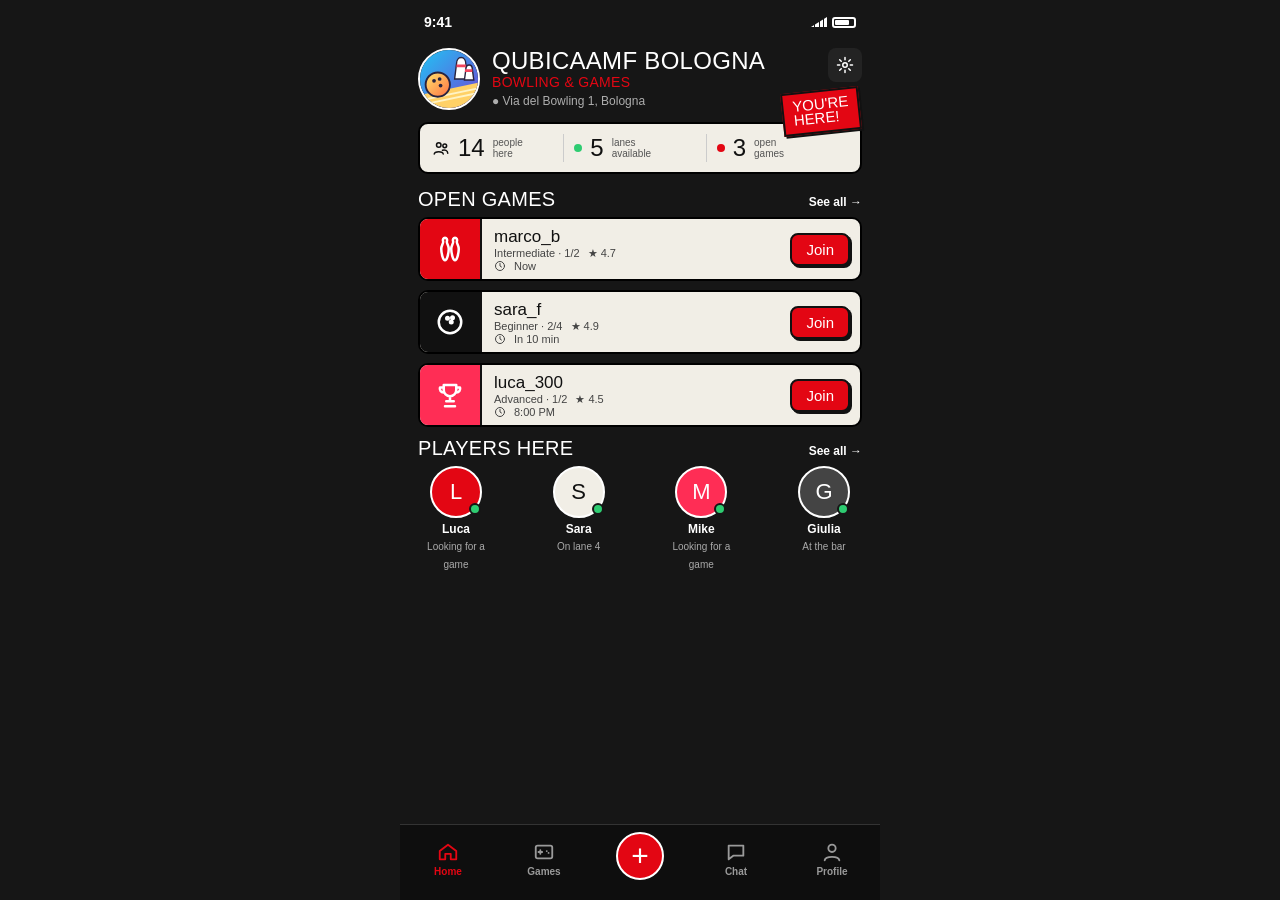
==== wireframes/02-community.html @ c901f547 "names" ====
<!DOCTYPE html>
<html lang="en">
<head>
<meta charset="UTF-8">
<meta name="viewport" content="width=device-width, initial-scale=1, viewport-fit=cover">
<meta name="theme-color" content="#161616">
<link rel="stylesheet" href="style.css">
<style>
  .venue { display: flex; gap: 12px; align-items: center; padding: 4px 18px 0; position: relative; }
  .venue-img { width: 62px; height: 62px; border-radius: 50%; border: 2px solid var(--white); overflow: hidden; flex-shrink: 0; }
  .venue-img svg { display: block; width: 100%; height: 100%; }
  .gear { position: absolute; right: 18px; top: 4px; width: 34px; height: 34px; border-radius: 8px; background: var(--dark-2); display: flex; align-items: center; justify-content: center; }
  .venue .sticker { right: 20px; top: 46px; font-size: 15px; }
  .tabs { display: flex; margin: 16px 18px 0; background: var(--dark-2); border-radius: 8px; padding: 3px; }
  .tabs div { flex: 1; text-align: center; padding: 7px; font-size: 12px; font-weight: 700; border-radius: 6px; color: #bbb; }
  .tabs .on { background: var(--red); color: var(--white); }
  .stats { display: flex; padding: 10px 12px; margin-top: 12px; }
  .stats > div { flex: 1; display: flex; gap: 8px; align-items: center; }
  .stats > div + div { border-left: 1px solid #ccc; padding-left: 10px; }
  .stats .n { font-family: var(--display); font-size: 24px; }
  .stats .t { font-size: 10px; line-height: 1.15; color: #555; }
  .game { display: flex; align-items: center; gap: 12px; padding: 0 10px 0 0; margin-bottom: 9px; overflow: hidden; height: 64px; }
  .game .ic { width: 62px; align-self: stretch; display: flex; align-items: center; justify-content: center; border-right: 2px solid var(--ink); }
  .game .ic.r { background: var(--red); } .game .ic.k { background: var(--ink); } .game .ic.p { background: var(--red-hot); }
  .game .ic svg { width: 30px; height: 30px; stroke: var(--white); }
  .game .info { flex: 1; }
  .game .name { font-family: var(--display); font-size: 17px; }
  .game .meta { font-size: 11px; color: #444; display: flex; gap: 8px; align-items: center; }
  .game .meta svg.i { width: 12px; height: 12px; }
  .people { display: flex; justify-content: space-between; }
  .person { text-align: center; width: 76px; }
  .person .av { width: 52px; height: 52px; margin: 0 auto 4px; border-radius: 50%; border: 2px solid var(--white); position: relative; display: flex; align-items: center; justify-content: center; font-family: var(--display); font-size: 22px; }
  .person .av .dot { position: absolute; right: -1px; bottom: 1px; border: 2px solid var(--dark); width: 12px; height: 12px; }
  .person b { font-size: 12px; display: block; }
  .person span { font-size: 10px; color: #aaa; }
</style>
</head>
<body class="dark">
<div class="screen">
  <div class="status"><span>9:41</span><span class="icons"><span class="sig"></span><span class="bat"></span></span></div>

  <div class="venue">
    <div class="venue-img">
      <svg viewBox="0 0 62 62" role="img" aria-label="Colorful bowling illustration">
        <defs>
          <linearGradient id="venue-bg" x1="0" y1="0" x2="1" y2="1"><stop stop-color="#20C4F4"/><stop offset="1" stop-color="#7145D6"/></linearGradient>
          <linearGradient id="venue-ball" x1="0" y1="0" x2="1" y2="1"><stop stop-color="#FFE66D"/><stop offset="1" stop-color="#FF7043"/></linearGradient>
        </defs>
        <rect width="62" height="62" fill="url(#venue-bg)"/>
        <path d="M0 48 62 35v27H0z" fill="#FFD166"/>
        <path d="m0 54 62-13M0 59l62-13" stroke="#FFF3C4" stroke-width="2"/>
        <g fill="#fff" stroke="#29233E" stroke-width="1.5">
          <path d="M39 15c0-4 2-7 5-7s5 3 5 7l2 16H37z"/>
          <path d="M49 21c0-3 1.5-5 3.5-5s3.5 2 3.5 5l1.5 11h-10z"/>
        </g>
        <path d="M39 17h10M48 22h8" stroke="#F0445E" stroke-width="3"/>
        <circle cx="19" cy="37" r="13" fill="url(#venue-ball)" stroke="#29233E" stroke-width="2"/>
        <circle cx="15" cy="33" r="2" fill="#29233E"/>
        <circle cx="21" cy="31" r="2" fill="#29233E"/>
        <circle cx="22" cy="38" r="2" fill="#29233E"/>
      </svg>
    </div>
    <div>
      <div class="display" style="font-size:24px">QubicaAMF Bologna</div>
      <div class="display" style="font-size:14px;color:var(--red);margin-top:3px">Bowling &amp; Games</div>
      <div class="muted" style="margin-top:4px">&#9679; Via del Bowling 1, Bologna</div>
    </div>
    <div class="gear"><svg class="i" viewBox="0 0 24 24"><circle cx="12" cy="12" r="3"/><path d="M12 2v3M12 19v3M2 12h3M19 12h3M4.9 4.9l2.1 2.1M17 17l2.1 2.1M4.9 19.1L7 17M17 7l2.1-2.1"/></svg></div>
    <div class="sticker">You're<br>here!</div>
  </div>

  <div class="content">
    <div class="card stats">
      <div><svg class="i" viewBox="0 0 24 24"><circle cx="9" cy="8" r="3"/><circle cx="17" cy="9" r="2.5"/><path d="M3 20c.5-4 11.5-4 12 0M14 15c3-1 7 0 7 4"/></svg><span class="n">14</span><span class="t">people<br>here</span></div>
      <div><span class="dot green"></span><span class="n">5</span><span class="t">lanes<br>available</span></div>
      <div><span class="dot"></span><span class="n">3</span><span class="t">open<br>games</span></div>
    </div>

    <div class="section-title"><span class="display">Open games</span><span class="more">See all &rarr;</span></div>

    <div class="card game">
      <div class="ic r"><svg class="i" viewBox="0 0 24 24"><path d="M8 3c1.3 0 2 1.3 1.5 3-.4 1.4 1.5 3 1.5 6s-1.3 9-3 9-3-6-3-9 1.9-4.6 1.5-6C6 4.3 6.7 3 8 3zM16 3c1.3 0 2 1.3 1.5 3-.4 1.4 1.5 3 1.5 6s-1.3 9-3 9-3-6-3-9 1.9-4.6 1.5-6C14 4.3 14.7 3 16 3z"/></svg></div>
      <div class="info">
        <div class="name">marco_b</div>
        <div class="meta"><span>Intermediate &middot; 1/2</span><span>&#9733; 4.7</span></div>
        <div class="meta"><svg class="i" viewBox="0 0 24 24"><circle cx="12" cy="12" r="9"/><path d="M12 7v5l3 2"/></svg>Now</div>
      </div>
      <div class="btn join">Join</div>
    </div>

    <div class="card game">
      <div class="ic k"><svg class="i" viewBox="0 0 24 24"><circle cx="12" cy="12" r="9"/><circle cx="10" cy="9" r="1"/><circle cx="14" cy="8.5" r="1"/><circle cx="13" cy="12" r="1"/></svg></div>
      <div class="info">
        <div class="name">sara_f</div>
        <div class="meta"><span>Beginner &middot; 2/4</span><span>&#9733; 4.9</span></div>
        <div class="meta"><svg class="i" viewBox="0 0 24 24"><circle cx="12" cy="12" r="9"/><path d="M12 7v5l3 2"/></svg>In 10 min</div>
      </div>
      <div class="btn join">Join</div>
    </div>

    <div class="card game">
      <div class="ic p"><svg class="i" viewBox="0 0 24 24"><path d="M7 4h10v4a5 5 0 0 1-10 0zM7 6H4a3 3 0 0 0 3 4M17 6h3a3 3 0 0 1-3 4M12 13v4M8 21h8M9 17h6"/></svg></div>
      <div class="info">
        <div class="name">luca_300</div>
        <div class="meta"><span>Advanced &middot; 1/2</span><span>&#9733; 4.5</span></div>
        <div class="meta"><svg class="i" viewBox="0 0 24 24"><circle cx="12" cy="12" r="9"/><path d="M12 7v5l3 2"/></svg>8:00 PM</div>
      </div>
      <div class="btn join">Join</div>
    </div>

    <div class="section-title" style="margin-top:12px"><span class="display">Players here</span><span class="more">See all &rarr;</span></div>
    <div class="people">
      <div class="person"><div class="av" style="background:var(--red)">L<span class="dot green"></span></div><b>Luca</b><span>Looking for a game</span></div>
      <div class="person"><div class="av" style="background:var(--paper);color:var(--ink)">S<span class="dot green"></span></div><b>Sara</b><span>On lane 4</span></div>
      <div class="person"><div class="av" style="background:var(--red-hot)">M<span class="dot green"></span></div><b>Mike</b><span>Looking for a game</span></div>
      <div class="person"><div class="av" style="background:#444">G<span class="dot green"></span></div><b>Giulia</b><span>At the bar</span></div>
    </div>
  </div>

  <div class="nav">
    <div class="on"><svg class="i" viewBox="0 0 24 24"><path d="M3 11l9-7 9 7v9h-6v-6H9v6H3z"/></svg>Home</div>
    <div><svg class="i" viewBox="0 0 24 24"><rect x="3" y="5" width="18" height="14" rx="2"/><path d="M8 10v4M6 12h4M15 11h.01M17 13h.01"/></svg>Games</div>
    <div class="plus" onclick="location.href='03-create.html'"><span>+</span></div>
    <div><svg class="i" viewBox="0 0 24 24"><path d="M4 5h16v11H9l-5 4z"/></svg>Chat</div>
    <div onclick="location.href='04-profile.html'"><svg class="i" viewBox="0 0 24 24"><circle cx="12" cy="8" r="4"/><path d="M4 21c1-5 15-5 16 0"/></svg>Profile</div>
  </div>
</div>
</body>
</html>
---- wireframes/style.css ----
:root {
  --bg: #0E0E0E;
  --dark: #161616;
  --dark-2: #232323;
  --line: #333;
  --paper: #F1EEE6;
  --red: #E30613;
  --red-hot: #FF2D55;
  --red-soft: #FFD6D3;
  --ink: #111;
  --white: #fff;
  --display: Impact, "Arial Narrow Bold", "Arial Black", sans-serif;
  --hand: "Ink Free", "Segoe Print", "Comic Sans MS", cursive;
}

* { box-sizing: border-box; }

[onclick] { cursor: pointer; }

/* Reference viewport: iPhone 16 Pro, 402x874 CSS px */
html, body { width: 100%; height: 100%; }

body {
  margin: 0; height: 100dvh; overflow: hidden;
  font-family: "Segoe UI", Arial, sans-serif; color: var(--ink); background: var(--paper);
  -webkit-tap-highlight-color: transparent;
}
body.dark { background: var(--dark); color: var(--white); }
body.red { background: var(--red); }

.screen { position: relative; height: 100dvh; max-width: 480px; margin: 0 auto; display: flex; flex-direction: column; overflow: hidden; }
.content {
  flex: 1; overflow-y: auto; scrollbar-width: none;
  padding: 0 max(18px, env(safe-area-inset-right)) 12px max(18px, env(safe-area-inset-left));
}
.content::-webkit-scrollbar { display: none; }

/* Real touch devices: drop the fake status bar and respect the notch / Dynamic Island */
@media (pointer: coarse) {
  .status { display: none; }
  .screen { padding-top: env(safe-area-inset-top); }
}

.status {
  height: 44px; flex-shrink: 0; display: flex; justify-content: space-between; align-items: center;
  padding: 0 24px; font-weight: 700; font-size: 14px;
}
.status .icons { display: flex; gap: 5px; align-items: center; }
.status .sig { width: 16px; height: 10px; background: linear-gradient(90deg, currentColor 20%, transparent 20% 27%, currentColor 27% 47%, transparent 47% 54%, currentColor 54% 74%, transparent 74% 81%, currentColor 81%); clip-path: polygon(0 100%, 100% 0, 100% 100%); }
.status .bat { width: 24px; height: 11px; border: 2px solid currentColor; border-radius: 3px; position: relative; }
.status .bat::after { content: ""; position: absolute; inset: 1px 5px 1px 1px; background: currentColor; border-radius: 1px; }

.display { font-family: var(--display); text-transform: uppercase; letter-spacing: .3px; line-height: .95; font-weight: 400; margin: 0; }
.hand { font-family: var(--hand); font-weight: 700; }

.section-title { display: flex; justify-content: space-between; align-items: baseline; margin: 16px 0 8px; }
.section-title .display { font-size: 20px; }
.section-title .more { font-size: 12px; font-weight: 700; }

.label { font-family: var(--display); font-size: 14px; text-transform: uppercase; letter-spacing: .4px; margin: 14px 0 6px; }

.card { background: var(--paper); color: var(--ink); border: 2px solid var(--ink); border-radius: 10px; }
.dark .card { border-color: #000; }

.btn {
  display: flex; align-items: center; justify-content: center; gap: 10px;
  border: 2px solid var(--ink); border-radius: 8px; box-shadow: 3px 3px 0 var(--ink);
  padding: 12px; background: var(--white); color: var(--ink); font-weight: 700; font-size: 14px;
}
.btn.red { background: var(--red); color: var(--white); }
.btn.black { background: var(--ink); color: var(--white); }
.btn.big { font-family: var(--display); font-size: 24px; font-weight: 400; letter-spacing: .5px; padding: 12px; box-shadow: 5px 5px 0 var(--ink); }
.btn.join { padding: 6px 14px; font-family: var(--display); font-weight: 400; font-size: 15px; box-shadow: 2px 2px 0 var(--ink); background: var(--red); color: var(--white); }

.opt {
  flex: 1; text-align: center; border: 2px solid var(--ink); border-radius: 6px; background: var(--white);
  padding: 9px 4px; font-size: 12px; font-weight: 600;
}
.opt.on { background: var(--red); color: var(--white); font-weight: 800; box-shadow: 2px 2px 0 var(--ink); }
.opts { display: flex; gap: 8px; }

.sticker {
  position: absolute; font-family: var(--display); text-transform: uppercase; line-height: .95;
  padding: 5px 9px; border: 2px solid var(--ink); background: var(--red); color: var(--white);
  transform: rotate(-6deg); box-shadow: 2px 2px 0 var(--ink);
}

.row { display: flex; align-items: center; gap: 10px; }
.between { justify-content: space-between; }
.muted { opacity: .65; font-size: 12px; }
.dot { display: inline-block; width: 8px; height: 8px; border-radius: 50%; background: var(--red); }
.dot.green { background: #2ECC71; }

svg.i { width: 18px; height: 18px; fill: none; stroke: currentColor; stroke-width: 2; stroke-linecap: round; stroke-linejoin: round; flex-shrink: 0; }
svg.scribble { position: absolute; fill: none; stroke: var(--red); stroke-width: 3; stroke-linecap: round; stroke-linejoin: round; }

.nav {
  min-height: 76px; flex-shrink: 0; display: flex; align-items: center; background: var(--bg);
  border-top: 1px solid var(--line); color: #9a9a9a; padding-bottom: max(8px, env(safe-area-inset-bottom));
}
.nav div { flex: 1; display: flex; flex-direction: column; align-items: center; gap: 3px; font-size: 10px; font-weight: 600; }
.nav svg.i { width: 22px; height: 22px; }
.nav .on { color: var(--red); }
.nav .plus span {
  width: 48px; height: 48px; border-radius: 50%; background: var(--red); color: var(--white);
  display: flex; align-items: center; justify-content: center; font-size: 30px; font-weight: 300;
  border: 2px solid var(--white); margin-top: -6px;
}
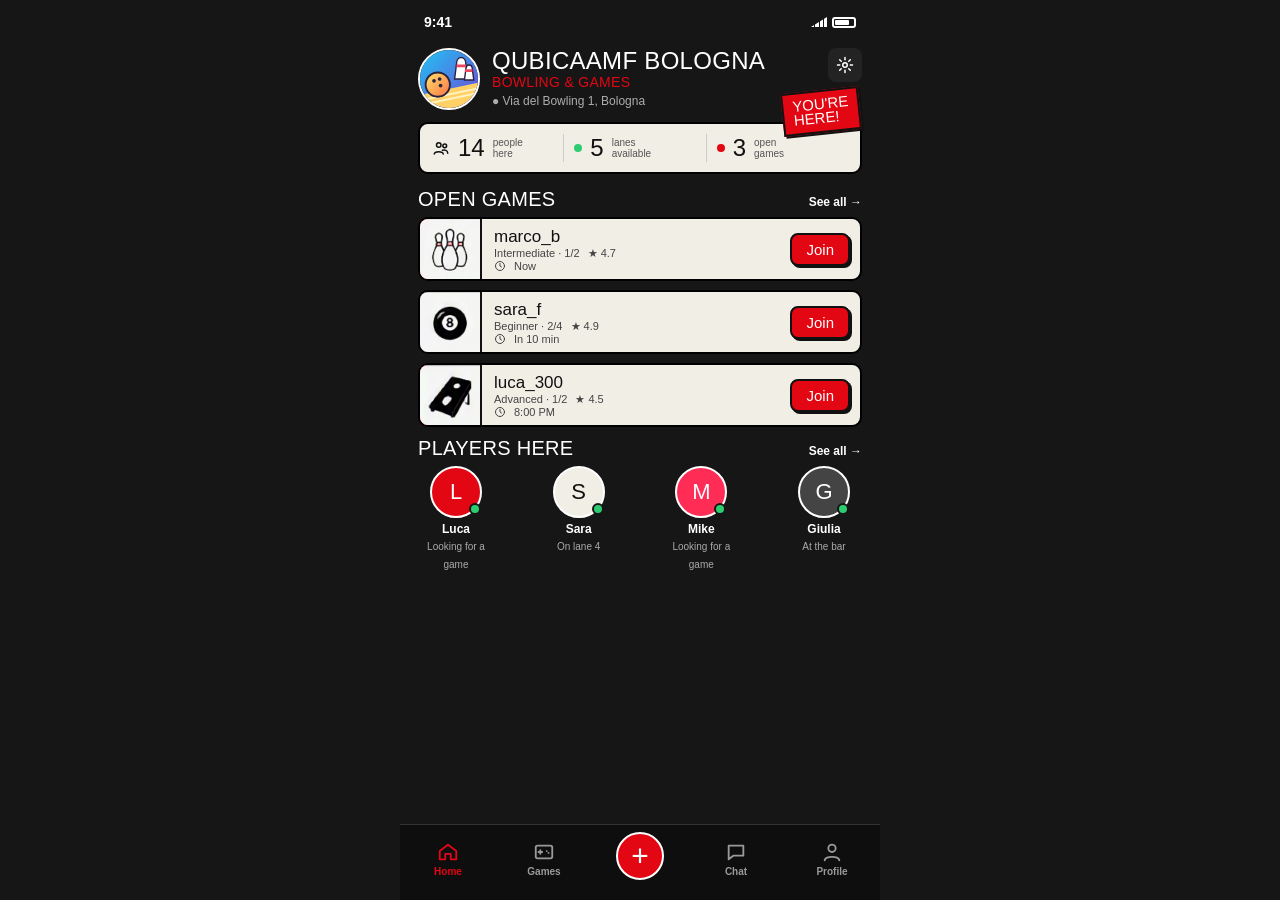
==== commit df2ea3c1: "simboli" ====
--- a/wireframes/02-community.html
+++ b/wireframes/02-community.html
@@ -23,6 +23,7 @@
   .game .ic { width: 62px; align-self: stretch; display: flex; align-items: center; justify-content: center; border-right: 2px solid var(--ink); }
   .game .ic.r { background: var(--red); } .game .ic.k { background: var(--ink); } .game .ic.p { background: var(--red-hot); }
   .game .ic svg { width: 30px; height: 30px; stroke: var(--white); }
+  .game .ic img { width: 100%; height: 100%; object-fit: cover; }
   .game .info { flex: 1; }
   .game .name { font-family: var(--display); font-size: 17px; }
   .game .meta { font-size: 11px; color: #444; display: flex; gap: 8px; align-items: center; }
@@ -79,7 +80,7 @@
     <div class="section-title"><span class="display">Open games</span><span class="more">See all &rarr;</span></div>
 
     <div class="card game">
-      <div class="ic r"><svg class="i" viewBox="0 0 24 24"><path d="M8 3c1.3 0 2 1.3 1.5 3-.4 1.4 1.5 3 1.5 6s-1.3 9-3 9-3-6-3-9 1.9-4.6 1.5-6C6 4.3 6.7 3 8 3zM16 3c1.3 0 2 1.3 1.5 3-.4 1.4 1.5 3 1.5 6s-1.3 9-3 9-3-6-3-9 1.9-4.6 1.5-6C14 4.3 14.7 3 16 3z"/></svg></div>
+      <div class="ic r"><img src="assets/game-pins.png" alt="Bowling pins"></div>
       <div class="info">
         <div class="name">marco_b</div>
         <div class="meta"><span>Intermediate &middot; 1/2</span><span>&#9733; 4.7</span></div>
@@ -89,7 +90,7 @@
     </div>
 
     <div class="card game">
-      <div class="ic k"><svg class="i" viewBox="0 0 24 24"><circle cx="12" cy="12" r="9"/><circle cx="10" cy="9" r="1"/><circle cx="14" cy="8.5" r="1"/><circle cx="13" cy="12" r="1"/></svg></div>
+      <div class="ic k"><img src="assets/game-eight-ball.png" alt="Eight ball"></div>
       <div class="info">
         <div class="name">sara_f</div>
         <div class="meta"><span>Beginner &middot; 2/4</span><span>&#9733; 4.9</span></div>
@@ -99,7 +100,7 @@
     </div>
 
     <div class="card game">
-      <div class="ic p"><svg class="i" viewBox="0 0 24 24"><path d="M7 4h10v4a5 5 0 0 1-10 0zM7 6H4a3 3 0 0 0 3 4M17 6h3a3 3 0 0 1-3 4M12 13v4M8 21h8M9 17h6"/></svg></div>
+      <div class="ic p"><img src="assets/game-dominoes.png" alt="Dominoes"></div>
       <div class="info">
         <div class="name">luca_300</div>
         <div class="meta"><span>Advanced &middot; 1/2</span><span>&#9733; 4.5</span></div>
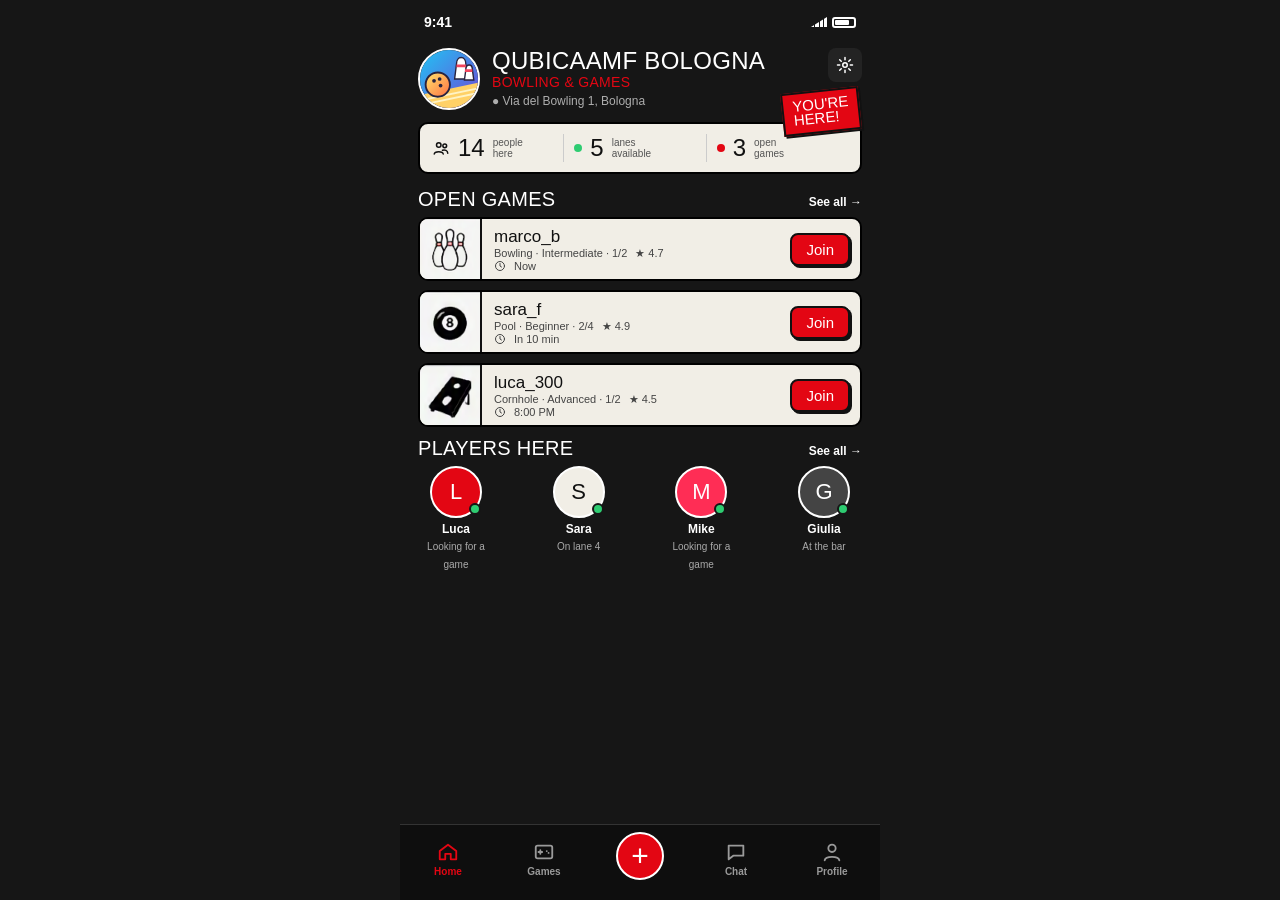
==== commit 78213d9b: "nomi giochi" ====
--- a/wireframes/02-community.html
+++ b/wireframes/02-community.html
@@ -83,7 +83,7 @@
       <div class="ic r"><img src="assets/game-pins.png" alt="Bowling pins"></div>
       <div class="info">
         <div class="name">marco_b</div>
-        <div class="meta"><span>Intermediate &middot; 1/2</span><span>&#9733; 4.7</span></div>
+        <div class="meta"><span>Bowling &middot; Intermediate &middot; 1/2</span><span>&#9733; 4.7</span></div>
         <div class="meta"><svg class="i" viewBox="0 0 24 24"><circle cx="12" cy="12" r="9"/><path d="M12 7v5l3 2"/></svg>Now</div>
       </div>
       <div class="btn join">Join</div>
@@ -93,7 +93,7 @@
       <div class="ic k"><img src="assets/game-eight-ball.png" alt="Eight ball"></div>
       <div class="info">
         <div class="name">sara_f</div>
-        <div class="meta"><span>Beginner &middot; 2/4</span><span>&#9733; 4.9</span></div>
+        <div class="meta"><span>Pool &middot; Beginner &middot; 2/4</span><span>&#9733; 4.9</span></div>
         <div class="meta"><svg class="i" viewBox="0 0 24 24"><circle cx="12" cy="12" r="9"/><path d="M12 7v5l3 2"/></svg>In 10 min</div>
       </div>
       <div class="btn join">Join</div>
@@ -103,7 +103,7 @@
       <div class="ic p"><img src="assets/game-dominoes.png" alt="Dominoes"></div>
       <div class="info">
         <div class="name">luca_300</div>
-        <div class="meta"><span>Advanced &middot; 1/2</span><span>&#9733; 4.5</span></div>
+        <div class="meta"><span>Cornhole &middot; Advanced &middot; 1/2</span><span>&#9733; 4.5</span></div>
         <div class="meta"><svg class="i" viewBox="0 0 24 24"><circle cx="12" cy="12" r="9"/><path d="M12 7v5l3 2"/></svg>8:00 PM</div>
       </div>
       <div class="btn join">Join</div>
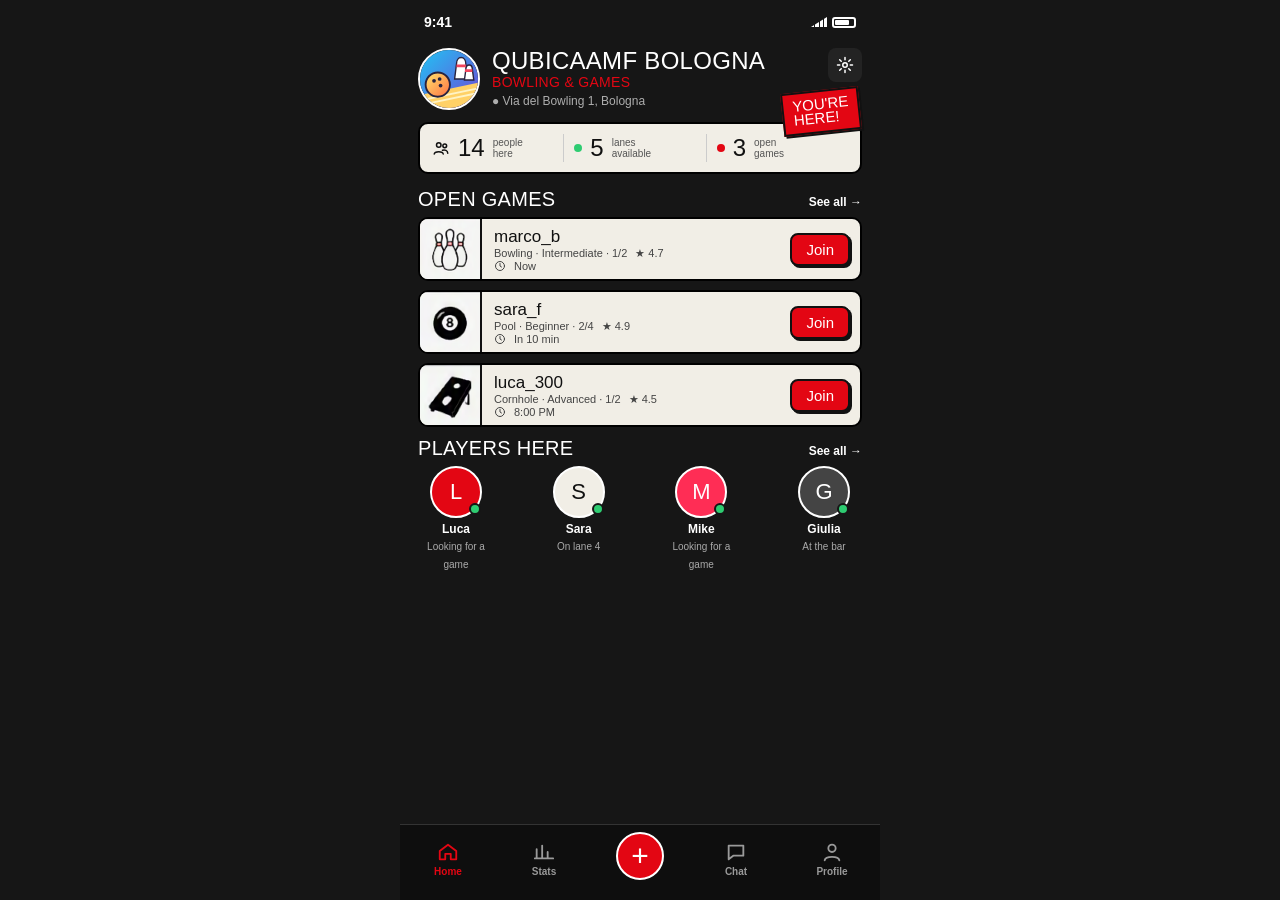
==== commit b5b32f11: "stats" ====
--- a/wireframes/02-community.html
+++ b/wireframes/02-community.html
@@ -120,7 +120,7 @@
 
   <div class="nav">
     <div class="on"><svg class="i" viewBox="0 0 24 24"><path d="M3 11l9-7 9 7v9h-6v-6H9v6H3z"/></svg>Home</div>
-    <div><svg class="i" viewBox="0 0 24 24"><rect x="3" y="5" width="18" height="14" rx="2"/><path d="M8 10v4M6 12h4M15 11h.01M17 13h.01"/></svg>Games</div>
+    <div><svg class="i" viewBox="0 0 24 24"><path d="M4 19V9M10 19V5M16 19v-7M22 19H2"/></svg>Stats</div>
     <div class="plus" onclick="location.href='03-create.html'"><span>+</span></div>
     <div><svg class="i" viewBox="0 0 24 24"><path d="M4 5h16v11H9l-5 4z"/></svg>Chat</div>
     <div onclick="location.href='04-profile.html'"><svg class="i" viewBox="0 0 24 24"><circle cx="12" cy="8" r="4"/><path d="M4 21c1-5 15-5 16 0"/></svg>Profile</div>
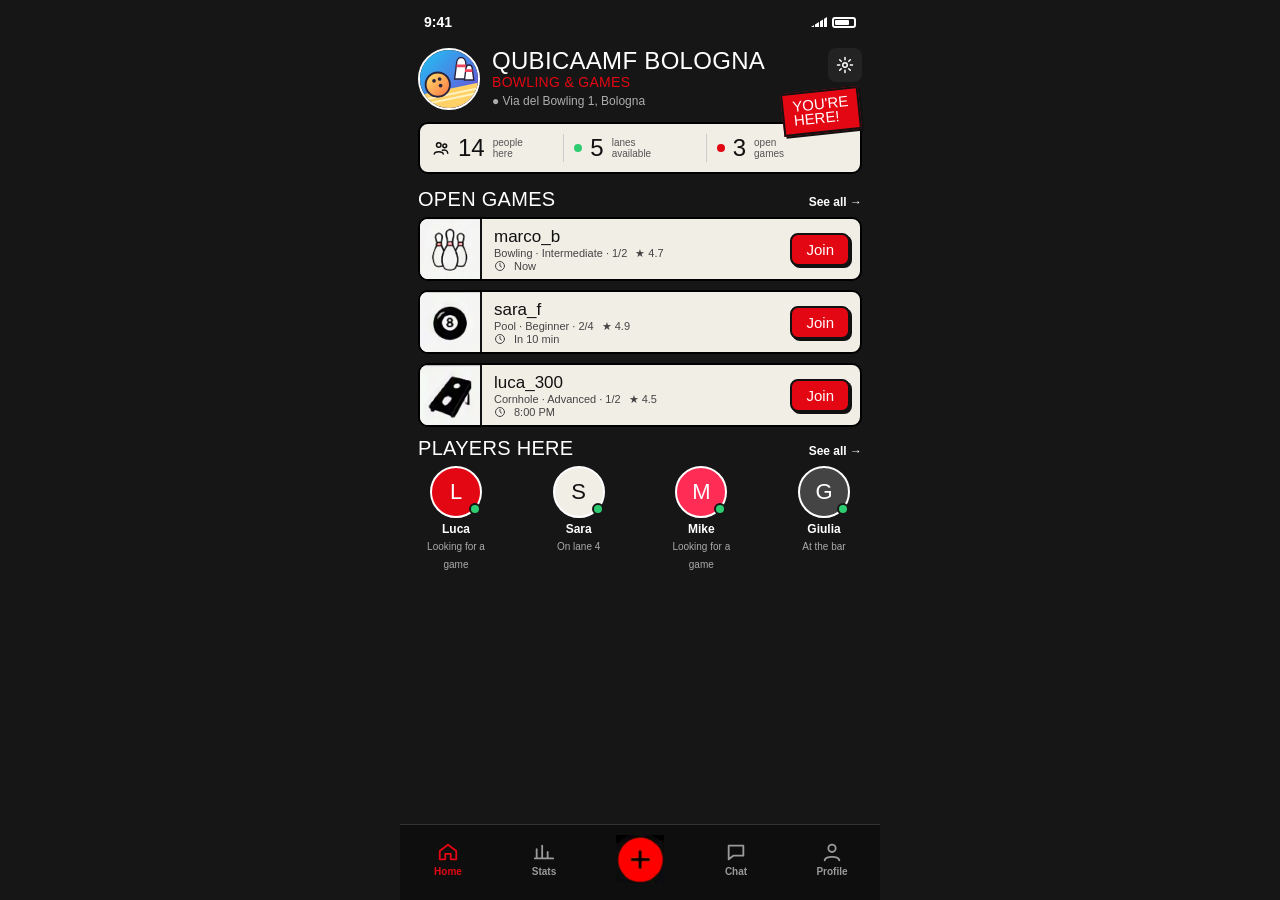
==== commit 6742ce16: "pulsante ad rosso" ====
--- a/wireframes/02-community.html
+++ b/wireframes/02-community.html
@@ -121,7 +121,7 @@
   <div class="nav">
     <div class="on"><svg class="i" viewBox="0 0 24 24"><path d="M3 11l9-7 9 7v9h-6v-6H9v6H3z"/></svg>Home</div>
     <div><svg class="i" viewBox="0 0 24 24"><path d="M4 19V9M10 19V5M16 19v-7M22 19H2"/></svg>Stats</div>
-    <div class="plus" onclick="location.href='03-create.html'"><span>+</span></div>
+    <div class="plus" onclick="location.href='03-create.html'"><img src="assets/create-button.png" alt="Create a new game"></div>
     <div><svg class="i" viewBox="0 0 24 24"><path d="M4 5h16v11H9l-5 4z"/></svg>Chat</div>
     <div onclick="location.href='04-profile.html'"><svg class="i" viewBox="0 0 24 24"><circle cx="12" cy="8" r="4"/><path d="M4 21c1-5 15-5 16 0"/></svg>Profile</div>
   </div>
--- a/wireframes/style.css
+++ b/wireframes/style.css
@@ -101,8 +101,4 @@
 .nav div { flex: 1; display: flex; flex-direction: column; align-items: center; gap: 3px; font-size: 10px; font-weight: 600; }
 .nav svg.i { width: 22px; height: 22px; }
 .nav .on { color: var(--red); }
-.nav .plus span {
-  width: 48px; height: 48px; border-radius: 50%; background: var(--red); color: var(--white);
-  display: flex; align-items: center; justify-content: center; font-size: 30px; font-weight: 300;
-  border: 2px solid var(--white); margin-top: -6px;
-}
+.nav .plus img { display: block; width: 48px; height: 48px; object-fit: contain; }
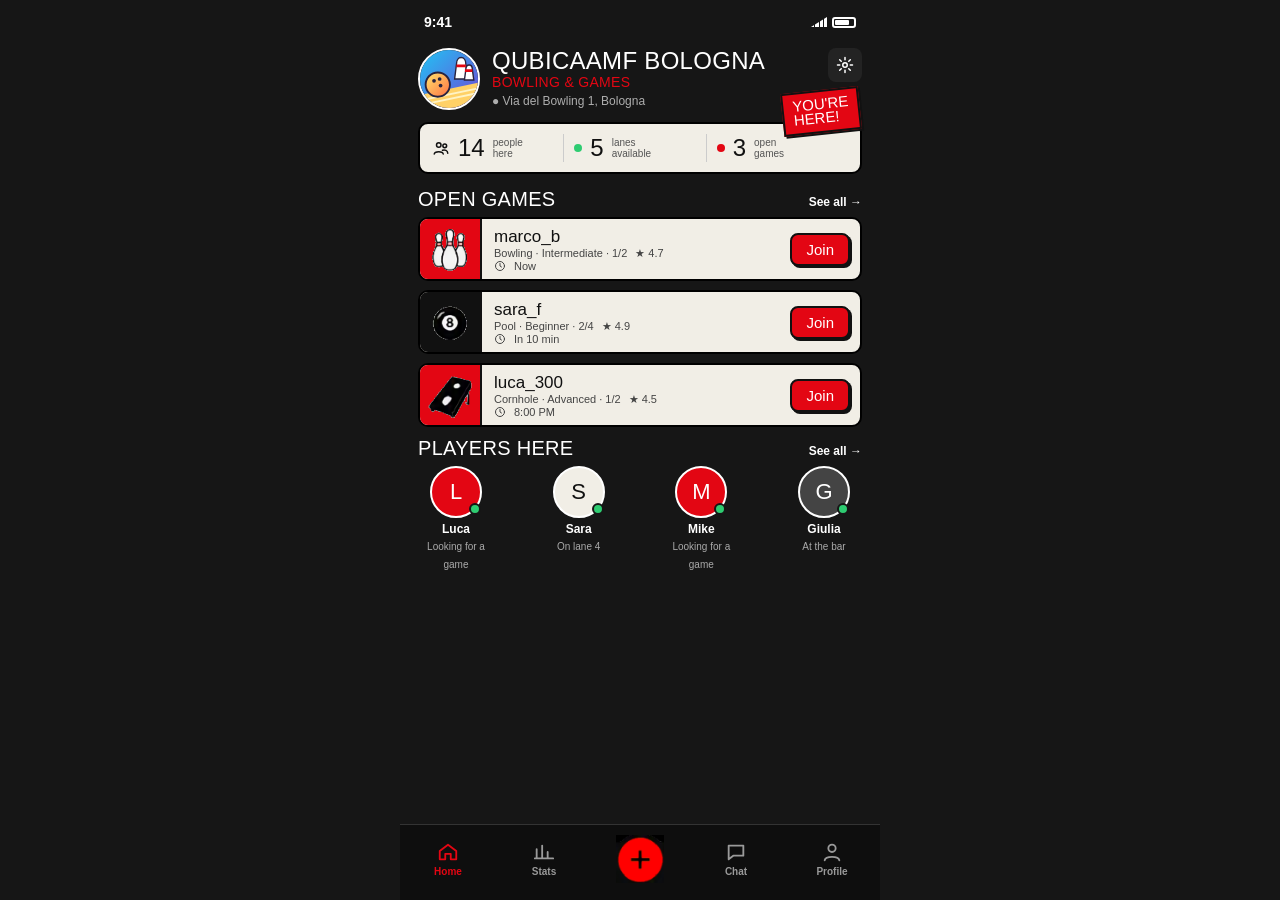
==== commit f903f90a: "red" ====
--- a/wireframes/02-community.html
+++ b/wireframes/02-community.html
@@ -21,7 +21,7 @@
   .stats .t { font-size: 10px; line-height: 1.15; color: #555; }
   .game { display: flex; align-items: center; gap: 12px; padding: 0 10px 0 0; margin-bottom: 9px; overflow: hidden; height: 64px; }
   .game .ic { width: 62px; align-self: stretch; display: flex; align-items: center; justify-content: center; border-right: 2px solid var(--ink); }
-  .game .ic.r { background: var(--red); } .game .ic.k { background: var(--ink); } .game .ic.p { background: var(--red-hot); }
+  .game .ic.r { background: var(--red); } .game .ic.k { background: var(--ink); } .game .ic.p { background: var(--red); }
   .game .ic svg { width: 30px; height: 30px; stroke: var(--white); }
   .game .ic img { width: 100%; height: 100%; object-fit: cover; }
   .game .info { flex: 1; }
@@ -54,7 +54,7 @@
           <path d="M39 15c0-4 2-7 5-7s5 3 5 7l2 16H37z"/>
           <path d="M49 21c0-3 1.5-5 3.5-5s3.5 2 3.5 5l1.5 11h-10z"/>
         </g>
-        <path d="M39 17h10M48 22h8" stroke="#F0445E" stroke-width="3"/>
+        <path d="M39 17h10M48 22h8" stroke="#E30613" stroke-width="3"/>
         <circle cx="19" cy="37" r="13" fill="url(#venue-ball)" stroke="#29233E" stroke-width="2"/>
         <circle cx="15" cy="33" r="2" fill="#29233E"/>
         <circle cx="21" cy="31" r="2" fill="#29233E"/>
@@ -113,7 +113,7 @@
     <div class="people">
       <div class="person"><div class="av" style="background:var(--red)">L<span class="dot green"></span></div><b>Luca</b><span>Looking for a game</span></div>
       <div class="person"><div class="av" style="background:var(--paper);color:var(--ink)">S<span class="dot green"></span></div><b>Sara</b><span>On lane 4</span></div>
-      <div class="person"><div class="av" style="background:var(--red-hot)">M<span class="dot green"></span></div><b>Mike</b><span>Looking for a game</span></div>
+      <div class="person"><div class="av" style="background:var(--red)">M<span class="dot green"></span></div><b>Mike</b><span>Looking for a game</span></div>
       <div class="person"><div class="av" style="background:#444">G<span class="dot green"></span></div><b>Giulia</b><span>At the bar</span></div>
     </div>
   </div>
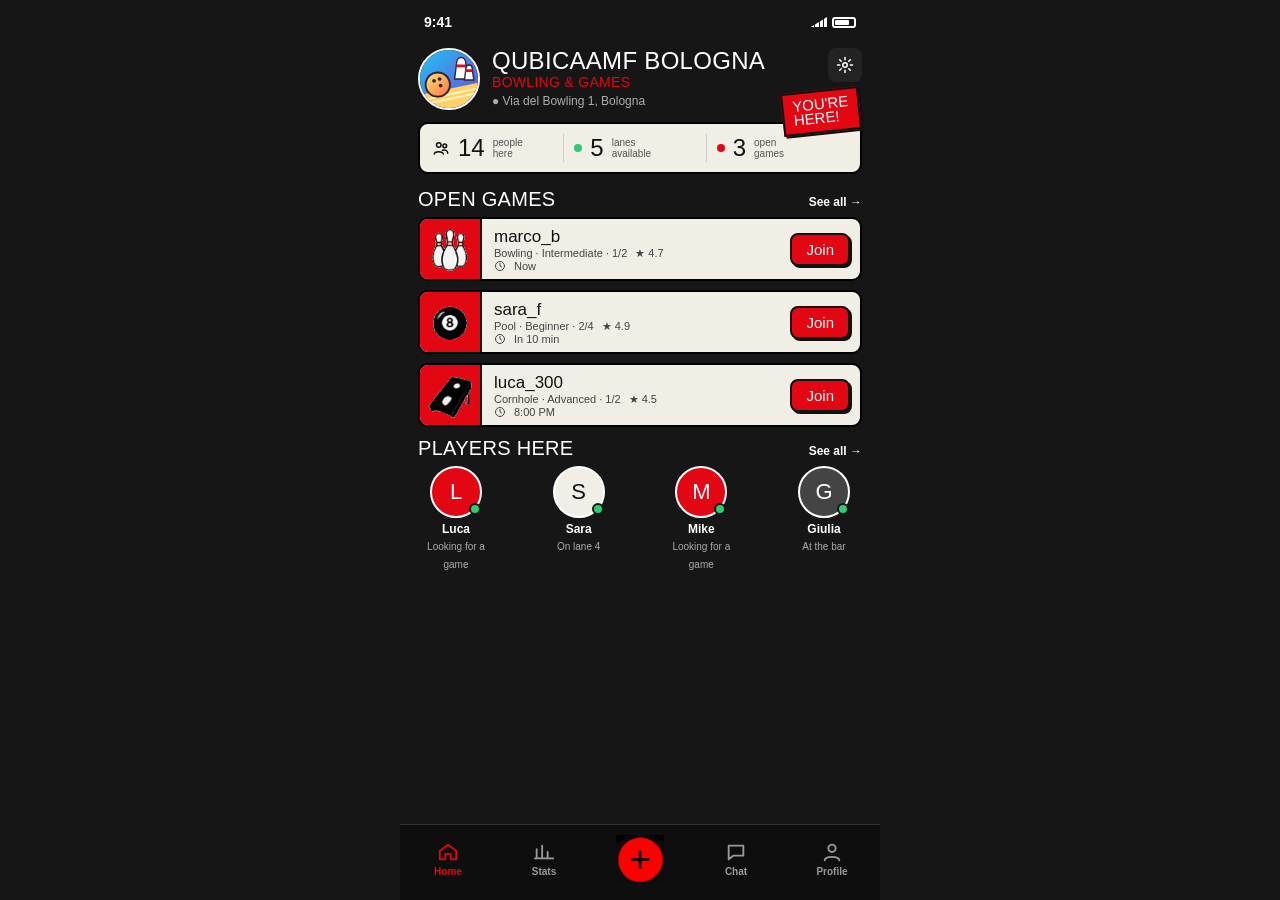
==== commit e79db6fb: "red" ====
--- a/wireframes/02-community.html
+++ b/wireframes/02-community.html
@@ -21,7 +21,7 @@
   .stats .t { font-size: 10px; line-height: 1.15; color: #555; }
   .game { display: flex; align-items: center; gap: 12px; padding: 0 10px 0 0; margin-bottom: 9px; overflow: hidden; height: 64px; }
   .game .ic { width: 62px; align-self: stretch; display: flex; align-items: center; justify-content: center; border-right: 2px solid var(--ink); }
-  .game .ic.r { background: var(--red); } .game .ic.k { background: var(--ink); } .game .ic.p { background: var(--red); }
+  .game .ic.r { background: var(--red); } .game .ic.k { background: var(--red); } .game .ic.p { background: var(--red); }
   .game .ic svg { width: 30px; height: 30px; stroke: var(--white); }
   .game .ic img { width: 100%; height: 100%; object-fit: cover; }
   .game .info { flex: 1; }
